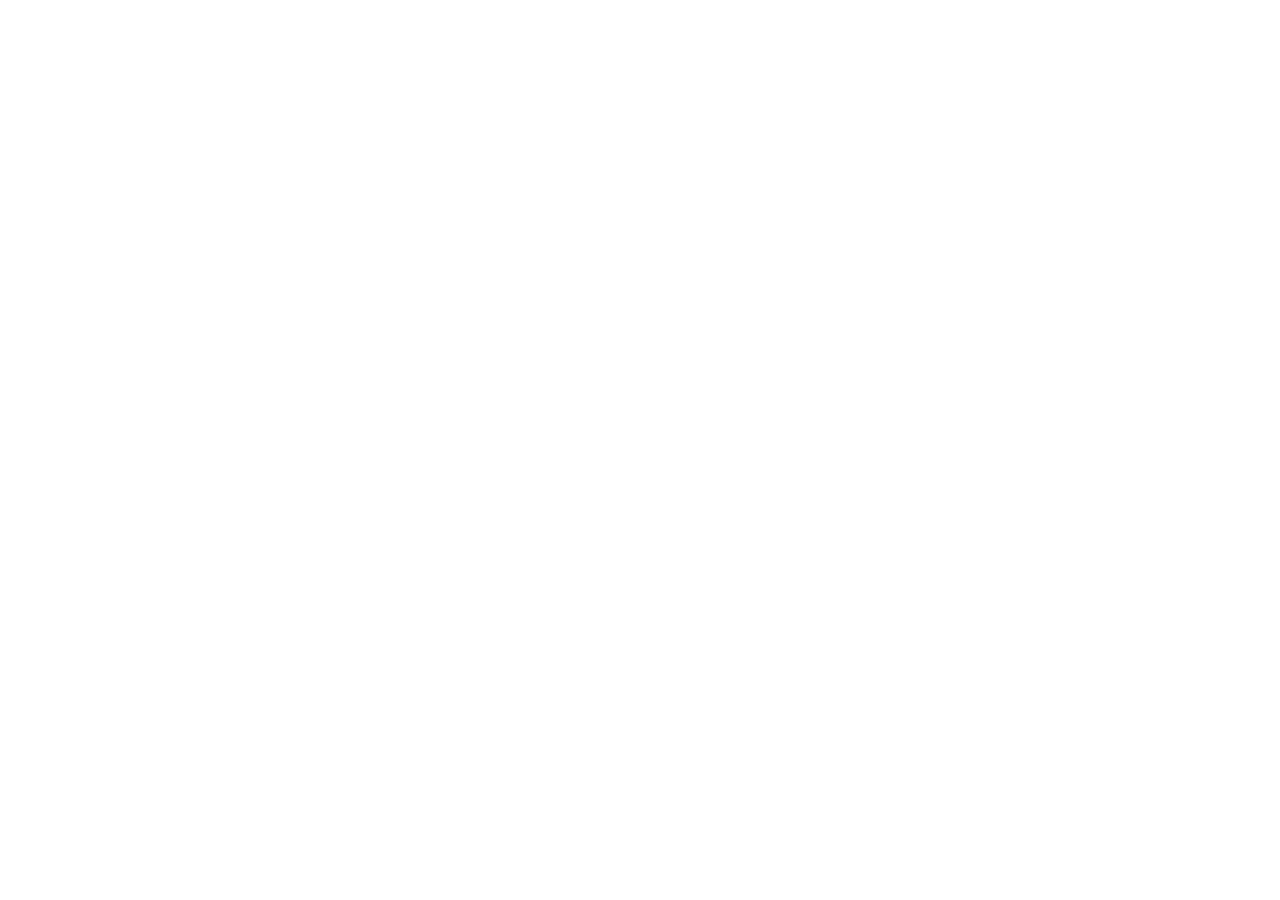
==== index.html @ af5e780b "Update" ====
<!DOCTYPE html>
<html lang="pt-br">
<head>
  <meta charset="UTF-8">
  <meta name="viewport" content="width=device-width, initial-scale=1.0">
  <link rel="icon" href="/favicon.png">
  <meta name="theme-color" content="#000000">
  <meta name="description" content="Web site created using create-react-app">
  <link rel="manifest" href="/manifest.json">
  <title>Abel's Portfolio :)</title>
  <meta name="description" content="Self Developed personal website build with React.js">
</head>
<body>
  <noscript>You need to enable JavaScript to run this app.</noscript>
  <div id="root"></div>
</body>
</html>
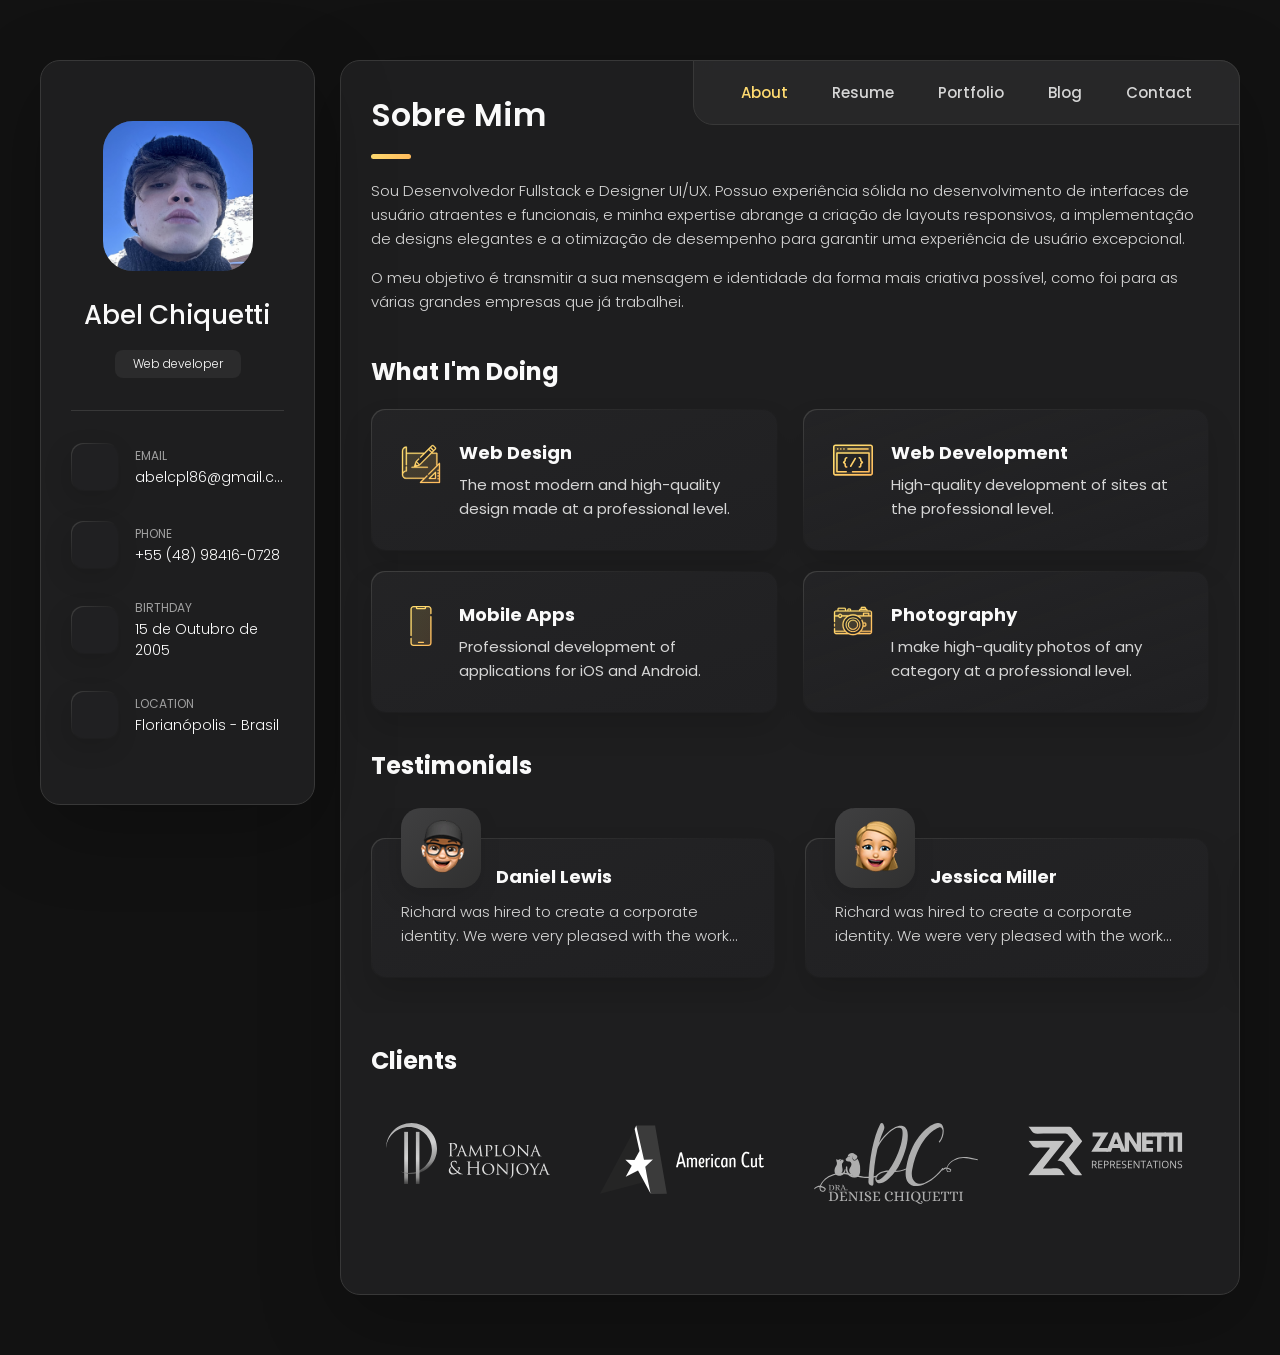
==== commit 10211d02: "Upload" ====
--- a/index.html
+++ b/index.html
@@ -1,17 +1,1160 @@
 <!DOCTYPE html>
 <html lang="pt-br">
+
 <head>
   <meta charset="UTF-8">
+  <meta http-equiv="X-UA-Compatible" content="IE=edge">
   <meta name="viewport" content="width=device-width, initial-scale=1.0">
-  <link rel="icon" href="/favicon.png">
-  <meta name="theme-color" content="#000000">
-  <meta name="description" content="Web site created using create-react-app">
-  <link rel="manifest" href="/manifest.json">
-  <title>Abel's Portfolio :)</title>
-  <meta name="description" content="Self Developed personal website build with React.js">
+  <title>Abel Chiquetti</title>
+
+  <!--
+    - favicon
+  -->
+  <link rel="shortcut icon" href="./assets/images/logo.ico" type="image/x-icon">
+
+  <!--
+    - custom css link
+  -->
+  <link rel="stylesheet" href="./assets/css/style.css">
+
+  <!--
+    - google font link
+  -->
+  <link rel="preconnect" href="https://fonts.googleapis.com">
+  <link rel="preconnect" href="https://fonts.gstatic.com" crossorigin>
+  <link href="https://fonts.googleapis.com/css2?family=Poppins:wght@300;400;500;600&display=swap" rel="stylesheet">
 </head>
+
 <body>
-  <noscript>You need to enable JavaScript to run this app.</noscript>
-  <div id="root"></div>
+
+  <!--
+    - #MAIN
+  -->
+
+  <main>
+
+    <!--
+      - #SIDEBAR
+    -->
+
+    <aside class="sidebar" data-sidebar>
+
+      <div class="sidebar-info">
+
+        <figure class="avatar-box">
+  <img src="./assets/images/my-avatar.png" alt="Abel Chiquetti" width="80" class="avatar-image">
+</figure>
+
+        <div class="info-content">
+          <h1 class="name" title="Abel Chiquetti">Abel Chiquetti</h1>
+
+          <p class="title">Web developer</p>
+        </div>
+
+        <button class="info_more-btn" data-sidebar-btn>
+          <span>Show Contacts</span>
+
+          <ion-icon name="chevron-down"></ion-icon>
+        </button>
+
+      </div>
+
+      <div class="sidebar-info_more">
+
+        <div class="separator"></div>
+
+        <ul class="contacts-list">
+
+          <li class="contact-item">
+
+            <div class="icon-box">
+              <ion-icon name="mail-outline"></ion-icon>
+            </div>
+
+            <div class="contact-info">
+              <p class="contact-title">Email</p>
+
+              <a href="mailto:abelcpl86@gmail.com" class="contact-link">abelcpl86@gmail.com</a>
+            </div>
+
+          </li>
+
+          <li class="contact-item">
+
+            <div class="icon-box">
+              <ion-icon name="phone-portrait-outline"></ion-icon>
+            </div>
+
+            <div class="contact-info">
+              <p class="contact-title">Phone</p>
+
+              <a href="tel:+12133522795" class="contact-link">+55 (48) 98416-0728</a>
+            </div>
+
+          </li>
+
+          <li class="contact-item">
+
+            <div class="icon-box">
+              <ion-icon name="calendar-outline"></ion-icon>
+            </div>
+
+            <div class="contact-info">
+              <p class="contact-title">Birthday</p>
+
+              <time datetime="1982-06-23">15 de Outubro de 2005</time>
+            </div>
+
+          </li>
+
+          <li class="contact-item">
+
+            <div class="icon-box">
+              <ion-icon name="location-outline"></ion-icon>
+            </div>
+
+            <div class="contact-info">
+              <p class="contact-title">Location</p>
+
+              <address>Florianópolis - Brasil</address>
+            </div>
+
+          </li>
+
+        </ul>
+
+        <div class="separator"></div>
+
+        <ul class="social-list">
+
+          <li class="social-item">
+            <a href="#" class="social-link">
+              <ion-icon name="logo-facebook"></ion-icon>
+            </a>
+          </li>
+
+          <li class="social-item">
+            <a href="#" class="social-link">
+              <ion-icon name="logo-twitter"></ion-icon>
+            </a>
+          </li>
+
+          <li class="social-item">
+            <a href="#" class="social-link">
+              <ion-icon name="logo-instagram"></ion-icon>
+            </a>
+          </li>
+
+        </ul>
+
+      </div>
+
+    </aside>
+
+
+
+
+
+    <!--
+      - #main-content
+    -->
+
+    <div class="main-content">
+
+      <!--
+        - #NAVBAR
+      -->
+
+      <nav class="navbar">
+
+        <ul class="navbar-list">
+
+          <li class="navbar-item">
+            <button class="navbar-link  active" data-nav-link>About</button>
+          </li>
+
+          <li class="navbar-item">
+            <button class="navbar-link" data-nav-link>Resume</button>
+          </li>
+
+          <li class="navbar-item">
+            <button class="navbar-link" data-nav-link>Portfolio</button>
+          </li>
+
+          <li class="navbar-item">
+            <button class="navbar-link" data-nav-link>Blog</button>
+          </li>
+
+          <li class="navbar-item">
+            <button class="navbar-link" data-nav-link>Contact</button>
+          </li>
+
+        </ul>
+
+      </nav>
+
+      <!--
+        - #ABOUT
+      -->
+
+      <article class="about  active" data-page="about">
+
+        <header>
+          <h2 class="h2 article-title">Sobre mim</h2>
+        </header>
+
+        <section class="about-text">
+          <p>Sou Desenvolvedor Fullstack e Designer UI/UX. Possuo experiência sólida no desenvolvimento de interfaces de usuário atraentes e funcionais, e minha expertise abrange a criação de layouts responsivos, a implementação de designs elegantes e a otimização de desempenho para garantir uma experiência de usuário excepcional.</p>
+
+          <p>O meu objetivo é transmitir a sua mensagem e identidade da forma mais criativa possível, como foi para as várias grandes empresas que já trabalhei.</p>
+        </section>
+
+
+        <!--
+          - service
+        -->
+
+        <section class="service">
+
+          <h3 class="h3 service-title">What i'm doing</h3>
+
+          <ul class="service-list">
+
+            <li class="service-item">
+
+              <div class="service-icon-box">
+                <img src="./assets/images/icon-design.svg
+                " alt="design icon" width="40">
+              </div>
+
+              <div class="service-content-box">
+                <h4 class="h4 service-item-title">Web design</h4>
+
+                <p class="service-item-text">
+                  The most modern and high-quality design made at a professional level.
+                </p>
+              </div>
+
+            </li>
+
+            <li class="service-item">
+
+              <div class="service-icon-box">
+                <img src="./assets/images/icon-dev.svg" alt="Web development icon" width="40">
+              </div>
+
+              <div class="service-content-box">
+                <h4 class="h4 service-item-title">Web development</h4>
+
+                <p class="service-item-text">
+                  High-quality development of sites at the professional level.
+                </p>
+              </div>
+
+            </li>
+
+            <li class="service-item">
+
+              <div class="service-icon-box">
+                <img src="./assets/images/icon-app.svg" alt="mobile app icon" width="40">
+              </div>
+
+              <div class="service-content-box">
+                <h4 class="h4 service-item-title">Mobile apps</h4>
+
+                <p class="service-item-text">
+                  Professional development of applications for iOS and Android.
+                </p>
+              </div>
+
+            </li>
+
+            <li class="service-item">
+
+              <div class="service-icon-box">
+                <img src="./assets/images/icon-photo.svg" alt="camera icon" width="40">
+              </div>
+
+              <div class="service-content-box">
+                <h4 class="h4 service-item-title">Photography</h4>
+
+                <p class="service-item-text">
+                  I make high-quality photos of any category at a professional level.
+                </p>
+              </div>
+
+            </li>
+
+          </ul>
+
+        </section>
+
+
+        <!--
+          - testimonials
+        -->
+
+        <section class="testimonials">
+
+          <h3 class="h3 testimonials-title">Testimonials</h3>
+
+          <ul class="testimonials-list has-scrollbar">
+
+            <li class="testimonials-item">
+              <div class="content-card" data-testimonials-item>
+
+                <figure class="testimonials-avatar-box">
+                  <img src="./assets/images/avatar-1.png" alt="Daniel lewis" width="60" data-testimonials-avatar>
+                </figure>
+
+                <h4 class="h4 testimonials-item-title" data-testimonials-title>Daniel lewis</h4>
+
+                <div class="testimonials-text" data-testimonials-text>
+                  <p>
+                    Richard was hired to create a corporate identity. We were very pleased with the work done. She has a
+                    lot of experience
+                    and is very concerned about the needs of client. Lorem ipsum dolor sit amet, ullamcous cididt
+                    consectetur adipiscing
+                    elit, seds do et eiusmod tempor incididunt ut laborels dolore magnarels alia.
+                  </p>
+                </div>
+
+              </div>
+            </li>
+
+            <li class="testimonials-item">
+              <div class="content-card" data-testimonials-item>
+
+                <figure class="testimonials-avatar-box">
+                  <img src="./assets/images/avatar-2.png" alt="Jessica miller" width="60" data-testimonials-avatar>
+                </figure>
+
+                <h4 class="h4 testimonials-item-title" data-testimonials-title>Jessica miller</h4>
+
+                <div class="testimonials-text" data-testimonials-text>
+                  <p>
+                    Richard was hired to create a corporate identity. We were very pleased with the work done. She has a
+                    lot of experience
+                    and is very concerned about the needs of client. Lorem ipsum dolor sit amet, ullamcous cididt
+                    consectetur adipiscing
+                    elit, seds do et eiusmod tempor incididunt ut laborels dolore magnarels alia.
+                  </p>
+                </div>
+
+              </div>
+            </li>
+
+            <li class="testimonials-item">
+              <div class="content-card" data-testimonials-item>
+
+                <figure class="testimonials-avatar-box">
+                  <img src="./assets/images/avatar-3.png" alt="Emily evans" width="60" data-testimonials-avatar>
+                </figure>
+
+                <h4 class="h4 testimonials-item-title" data-testimonials-title>Emily evans</h4>
+
+                <div class="testimonials-text" data-testimonials-text>
+                  <p>
+                    Richard was hired to create a corporate identity. We were very pleased with the work done. She has a
+                    lot of experience
+                    and is very concerned about the needs of client. Lorem ipsum dolor sit amet, ullamcous cididt
+                    consectetur adipiscing
+                    elit, seds do et eiusmod tempor incididunt ut laborels dolore magnarels alia.
+                  </p>
+                </div>
+
+              </div>
+            </li>
+
+            <li class="testimonials-item">
+              <div class="content-card" data-testimonials-item>
+
+                <figure class="testimonials-avatar-box">
+                  <img src="./assets/images/avatar-4.png" alt="Henry william" width="60" data-testimonials-avatar>
+                </figure>
+
+                <h4 class="h4 testimonials-item-title" data-testimonials-title>Henry william</h4>
+
+                <div class="testimonials-text" data-testimonials-text>
+                  <p>
+                    Richard was hired to create a corporate identity. We were very pleased with the work done. She has a
+                    lot of experience
+                    and is very concerned about the needs of client. Lorem ipsum dolor sit amet, ullamcous cididt
+                    consectetur adipiscing
+                    elit, seds do et eiusmod tempor incididunt ut laborels dolore magnarels alia.
+                  </p>
+                </div>
+
+              </div>
+            </li>
+
+          </ul>
+
+        </section>
+
+
+        <!--
+          - testimonials modal
+        -->
+
+        <div class="modal-container" data-modal-container>
+
+          <div class="overlay" data-overlay></div>
+
+          <section class="testimonials-modal">
+
+            <button class="modal-close-btn" data-modal-close-btn>
+              <ion-icon name="close-outline"></ion-icon>
+            </button>
+
+            <div class="modal-img-wrapper">
+              <figure class="modal-avatar-box">
+                <img src="./assets/images/avatar-1.png" alt="Daniel lewis" width="80" data-modal-img>
+              </figure>
+
+              <img src="./assets/images/icon-quote.svg" alt="quote icon">
+            </div>
+
+            <div class="modal-content">
+
+              <h4 class="h3 modal-title" data-modal-title>Daniel lewis</h4>
+
+              <time datetime="2021-06-14">14 June, 2021</time>
+
+              <div data-modal-text>
+                <p>
+                  Richard was hired to create a corporate identity. We were very pleased with the work done. She has a
+                  lot of experience
+                  and is very concerned about the needs of client. Lorem ipsum dolor sit amet, ullamcous cididt
+                  consectetur adipiscing
+                  elit, seds do et eiusmod tempor incididunt ut laborels dolore magnarels alia.
+                </p>
+              </div>
+
+            </div>
+
+          </section>
+
+        </div>
+
+
+        <!--
+          - clients
+        -->
+
+        <section class="clients">
+
+          <h3 class="h3 clients-title">Clients</h3>
+
+          <ul class="clients-list has-scrollbar">
+
+            <li class="clients-item">
+              <a href="#">
+                <img src="./assets/images/advocacia.svg" alt="client logo">
+              </a>
+            </li>
+
+            <li class="clients-item">
+              <a href="#">
+                <img src="./assets/images/americancut.svg" alt="client logo">
+              </a>
+            </li>
+
+            <li class="clients-item">
+              <a href="#">
+                <img src="./assets/images/denise.svg" alt="client logo">
+              </a>
+            </li>
+
+            <li class="clients-item">
+              <a href="#">
+                <img src="./assets/images/zanetti.svg" alt="client logo">
+              </a>
+            </li>
+
+            <li class="clients-item">
+              <a href="#">
+                <img src="./assets/images/colorstable.svg" alt="client logo">
+              </a>
+            </li>
+
+            <li class="clients-item">
+              <a href="#">
+                <img src="./assets/images/colorstable.svg" alt="client logo">
+              </a>
+            </li>
+
+          </ul>
+
+        </section>
+
+      </article>
+
+
+
+
+
+      <!--
+        - #RESUME
+      -->
+
+      <article class="resume" data-page="resume">
+
+        <header>
+          <h2 class="h2 article-title">Resume</h2>
+        </header>
+
+        <section class="timeline">
+
+          <div class="title-wrapper">
+            <div class="icon-box">
+              <ion-icon name="book-outline"></ion-icon>
+            </div>
+
+            <h3 class="h3">Education</h3>
+          </div>
+
+          <ol class="timeline-list">
+
+            <li class="timeline-item">
+
+              <h4 class="h4 timeline-item-title">University school of the arts</h4>
+
+              <span>2007 — 2008</span>
+
+              <p class="timeline-text">
+                Nemo enims ipsam voluptatem, blanditiis praesentium voluptum delenit atque corrupti, quos dolores et
+                quas molestias
+                exceptur.
+              </p>
+
+            </li>
+
+            <li class="timeline-item">
+
+              <h4 class="h4 timeline-item-title">New york academy of art</h4>
+
+              <span>2006 — 2007</span>
+
+              <p class="timeline-text">
+                Ratione voluptatem sequi nesciunt, facere quisquams facere menda ossimus, omnis voluptas assumenda est
+                omnis..
+              </p>
+
+            </li>
+
+            <li class="timeline-item">
+
+              <h4 class="h4 timeline-item-title">High school of art and design</h4>
+
+              <span>2002 — 2004</span>
+
+              <p class="timeline-text">
+                Duis aute irure dolor in reprehenderit in voluptate, quila voluptas mag odit aut fugit, sed consequuntur
+                magni dolores
+                eos.
+              </p>
+
+            </li>
+
+          </ol>
+
+        </section>
+
+        <section class="timeline">
+
+          <div class="title-wrapper">
+            <div class="icon-box">
+              <ion-icon name="book-outline"></ion-icon>
+            </div>
+
+            <h3 class="h3">Experience</h3>
+          </div>
+
+          <ol class="timeline-list">
+
+            <li class="timeline-item">
+
+              <h4 class="h4 timeline-item-title">Creative director</h4>
+
+              <span>2015 — Present</span>
+
+              <p class="timeline-text">
+                Nemo enim ipsam voluptatem blanditiis praesentium voluptum delenit atque corrupti, quos dolores et qvuas
+                molestias
+                exceptur.
+              </p>
+
+            </li>
+
+            <li class="timeline-item">
+
+              <h4 class="h4 timeline-item-title">Art director</h4>
+
+              <span>2013 — 2015</span>
+
+              <p class="timeline-text">
+                Nemo enims ipsam voluptatem, blanditiis praesentium voluptum delenit atque corrupti, quos dolores et
+                quas molestias
+                exceptur.
+              </p>
+
+            </li>
+
+            <li class="timeline-item">
+
+              <h4 class="h4 timeline-item-title">Web designer</h4>
+
+              <span>2010 — 2013</span>
+
+              <p class="timeline-text">
+                Nemo enims ipsam voluptatem, blanditiis praesentium voluptum delenit atque corrupti, quos dolores et
+                quas molestias
+                exceptur.
+              </p>
+
+            </li>
+
+          </ol>
+
+        </section>
+
+        <section class="skill">
+
+          <h3 class="h3 skills-title">My skills</h3>
+
+          <ul class="skills-list content-card">
+
+            <li class="skills-item">
+
+              <div class="title-wrapper">
+                <h5 class="h5">Web design</h5>
+                <data value="80">80%</data>
+              </div>
+
+              <div class="skill-progress-bg">
+                <div class="skill-progress-fill" style="width: 80%;"></div>
+              </div>
+
+            </li>
+
+            <li class="skills-item">
+
+              <div class="title-wrapper">
+                <h5 class="h5">Graphic design</h5>
+                <data value="70">70%</data>
+              </div>
+
+              <div class="skill-progress-bg">
+                <div class="skill-progress-fill" style="width: 70%;"></div>
+              </div>
+
+            </li>
+
+            <li class="skills-item">
+
+              <div class="title-wrapper">
+                <h5 class="h5">Branding</h5>
+                <data value="90">90%</data>
+              </div>
+
+              <div class="skill-progress-bg">
+                <div class="skill-progress-fill" style="width: 90%;"></div>
+              </div>
+
+            </li>
+
+            <li class="skills-item">
+
+              <div class="title-wrapper">
+                <h5 class="h5">WordPress</h5>
+                <data value="50">50%</data>
+              </div>
+
+              <div class="skill-progress-bg">
+                <div class="skill-progress-fill" style="width: 50%;"></div>
+              </div>
+
+            </li>
+
+          </ul>
+
+        </section>
+
+      </article>
+
+
+
+
+
+      <!--
+        - #PORTFOLIO
+      -->
+
+      <article class="portfolio" data-page="portfolio">
+
+        <header>
+          <h2 class="h2 article-title">Portfolio</h2>
+        </header>
+
+        <section class="projects">
+
+          <ul class="filter-list">
+
+            <li class="filter-item">
+              <button class="active" data-filter-btn>All</button>
+            </li>
+
+            <li class="filter-item">
+              <button data-filter-btn>Web design</button>
+            </li>
+
+            <li class="filter-item">
+              <button data-filter-btn>Applications</button>
+            </li>
+
+            <li class="filter-item">
+              <button data-filter-btn>Web development</button>
+            </li>
+
+          </ul>
+
+          <div class="filter-select-box">
+
+            <button class="filter-select" data-select>
+
+              <div class="select-value" data-selecct-value>Select category</div>
+
+              <div class="select-icon">
+                <ion-icon name="chevron-down"></ion-icon>
+              </div>
+
+            </button>
+
+            <ul class="select-list">
+
+              <li class="select-item">
+                <button data-select-item>All</button>
+              </li>
+
+              <li class="select-item">
+                <button data-select-item>Web design</button>
+              </li>
+
+              <li class="select-item">
+                <button data-select-item>Applications</button>
+              </li>
+
+              <li class="select-item">
+                <button data-select-item>Web development</button>
+              </li>
+
+            </ul>
+
+          </div>
+
+          <ul class="project-list">
+
+            <li class="project-item  active" data-filter-item data-category="web development">
+              <a href="#">
+
+                <figure class="project-img">
+                  <div class="project-item-icon-box">
+                    <ion-icon name="eye-outline"></ion-icon>
+                  </div>
+
+                  <img src="./assets/images/project-1.jpg" alt="finance" loading="lazy">
+                </figure>
+
+                <h3 class="project-title">Finance</h3>
+
+                <p class="project-category">Web development</p>
+
+              </a>
+            </li>
+
+            <li class="project-item  active" data-filter-item data-category="web development">
+              <a href="#">
+
+                <figure class="project-img">
+                  <div class="project-item-icon-box">
+                    <ion-icon name="eye-outline"></ion-icon>
+                  </div>
+
+                  <img src="./assets/images/project-2.png" alt="orizon" loading="lazy">
+                </figure>
+
+                <h3 class="project-title">Orizon</h3>
+
+                <p class="project-category">Web development</p>
+
+              </a>
+            </li>
+
+            <li class="project-item  active" data-filter-item data-category="web design">
+              <a href="#">
+
+                <figure class="project-img">
+                  <div class="project-item-icon-box">
+                    <ion-icon name="eye-outline"></ion-icon>
+                  </div>
+
+                  <img src="./assets/images/project-3.jpg" alt="fundo" loading="lazy">
+                </figure>
+
+                <h3 class="project-title">Fundo</h3>
+
+                <p class="project-category">Web design</p>
+
+              </a>
+            </li>
+
+            <li class="project-item  active" data-filter-item data-category="applications">
+              <a href="#">
+
+                <figure class="project-img">
+                  <div class="project-item-icon-box">
+                    <ion-icon name="eye-outline"></ion-icon>
+                  </div>
+
+                  <img src="./assets/images/project-4.png" alt="brawlhalla" loading="lazy">
+                </figure>
+
+                <h3 class="project-title">Brawlhalla</h3>
+
+                <p class="project-category">Applications</p>
+
+              </a>
+            </li>
+
+            <li class="project-item  active" data-filter-item data-category="web design">
+              <a href="#">
+
+                <figure class="project-img">
+                  <div class="project-item-icon-box">
+                    <ion-icon name="eye-outline"></ion-icon>
+                  </div>
+
+                  <img src="./assets/images/project-5.png" alt="dsm." loading="lazy">
+                </figure>
+
+                <h3 class="project-title">DSM.</h3>
+
+                <p class="project-category">Web design</p>
+
+              </a>
+            </li>
+
+            <li class="project-item  active" data-filter-item data-category="web design">
+              <a href="#">
+
+                <figure class="project-img">
+                  <div class="project-item-icon-box">
+                    <ion-icon name="eye-outline"></ion-icon>
+                  </div>
+
+                  <img src="./assets/images/project-6.png" alt="metaspark" loading="lazy">
+                </figure>
+
+                <h3 class="project-title">MetaSpark</h3>
+
+                <p class="project-category">Web design</p>
+
+              </a>
+            </li>
+
+            <li class="project-item  active" data-filter-item data-category="web development">
+              <a href="#">
+
+                <figure class="project-img">
+                  <div class="project-item-icon-box">
+                    <ion-icon name="eye-outline"></ion-icon>
+                  </div>
+
+                  <img src="./assets/images/project-7.png" alt="summary" loading="lazy">
+                </figure>
+
+                <h3 class="project-title">Summary</h3>
+
+                <p class="project-category">Web development</p>
+
+              </a>
+            </li>
+
+            <li class="project-item  active" data-filter-item data-category="applications">
+              <a href="#">
+
+                <figure class="project-img">
+                  <div class="project-item-icon-box">
+                    <ion-icon name="eye-outline"></ion-icon>
+                  </div>
+
+                  <img src="./assets/images/project-8.jpg" alt="task manager" loading="lazy">
+                </figure>
+
+                <h3 class="project-title">Task Manager</h3>
+
+                <p class="project-category">Applications</p>
+
+              </a>
+            </li>
+
+            <li class="project-item  active" data-filter-item data-category="web development">
+              <a href="#">
+
+                <figure class="project-img">
+                  <div class="project-item-icon-box">
+                    <ion-icon name="eye-outline"></ion-icon>
+                  </div>
+
+                  <img src="./assets/images/project-9.png" alt="arrival" loading="lazy">
+                </figure>
+
+                <h3 class="project-title">Arrival</h3>
+
+                <p class="project-category">Web development</p>
+
+              </a>
+            </li>
+
+          </ul>
+
+        </section>
+
+      </article>
+
+
+
+
+
+      <!--
+        - #BLOG
+      -->
+
+      <article class="blog" data-page="blog">
+
+        <header>
+          <h2 class="h2 article-title">Blog</h2>
+        </header>
+
+        <section class="blog-posts">
+
+          <ul class="blog-posts-list">
+
+            <li class="blog-post-item">
+              <a href="#">
+
+                <figure class="blog-banner-box">
+                  <img src="./assets/images/blog-1.jpg" alt="Design conferences in 2022" loading="lazy">
+                </figure>
+
+                <div class="blog-content">
+
+                  <div class="blog-meta">
+                    <p class="blog-category">Design</p>
+
+                    <span class="dot"></span>
+
+                    <time datetime="2022-02-23">Fab 23, 2022</time>
+                  </div>
+
+                  <h3 class="h3 blog-item-title">Design conferences in 2022</h3>
+
+                  <p class="blog-text">
+                    Veritatis et quasi architecto beatae vitae dicta sunt, explicabo.
+                  </p>
+
+                </div>
+
+              </a>
+            </li>
+
+            <li class="blog-post-item">
+              <a href="#">
+
+                <figure class="blog-banner-box">
+                  <img src="./assets/images/blog-2.jpg" alt="Best fonts every designer" loading="lazy">
+                </figure>
+
+                <div class="blog-content">
+
+                  <div class="blog-meta">
+                    <p class="blog-category">Design</p>
+
+                    <span class="dot"></span>
+
+                    <time datetime="2022-02-23">Fab 23, 2022</time>
+                  </div>
+
+                  <h3 class="h3 blog-item-title">Best fonts every designer</h3>
+
+                  <p class="blog-text">
+                    Sed ut perspiciatis, nam libero tempore, cum soluta nobis est eligendi.
+                  </p>
+
+                </div>
+
+              </a>
+            </li>
+
+            <li class="blog-post-item">
+              <a href="#">
+
+                <figure class="blog-banner-box">
+                  <img src="./assets/images/blog-3.jpg" alt="Design digest #80" loading="lazy">
+                </figure>
+
+                <div class="blog-content">
+
+                  <div class="blog-meta">
+                    <p class="blog-category">Design</p>
+
+                    <span class="dot"></span>
+
+                    <time datetime="2022-02-23">Fab 23, 2022</time>
+                  </div>
+
+                  <h3 class="h3 blog-item-title">Design digest #80</h3>
+
+                  <p class="blog-text">
+                    Excepteur sint occaecat cupidatat no proident, quis nostrum exercitationem ullam corporis suscipit.
+                  </p>
+
+                </div>
+
+              </a>
+            </li>
+
+            <li class="blog-post-item">
+              <a href="#">
+
+                <figure class="blog-banner-box">
+                  <img src="./assets/images/blog-4.jpg" alt="UI interactions of the week" loading="lazy">
+                </figure>
+
+                <div class="blog-content">
+
+                  <div class="blog-meta">
+                    <p class="blog-category">Design</p>
+
+                    <span class="dot"></span>
+
+                    <time datetime="2022-02-23">Fab 23, 2022</time>
+                  </div>
+
+                  <h3 class="h3 blog-item-title">UI interactions of the week</h3>
+
+                  <p class="blog-text">
+                    Enim ad minim veniam, consectetur adipiscing elit, quis nostrud exercitation ullamco laboris nisi.
+                  </p>
+
+                </div>
+
+              </a>
+            </li>
+
+            <li class="blog-post-item">
+              <a href="#">
+
+                <figure class="blog-banner-box">
+                  <img src="./assets/images/blog-5.jpg" alt="The forgotten art of spacing" loading="lazy">
+                </figure>
+
+                <div class="blog-content">
+
+                  <div class="blog-meta">
+                    <p class="blog-category">Design</p>
+
+                    <span class="dot"></span>
+
+                    <time datetime="2022-02-23">Fab 23, 2022</time>
+                  </div>
+
+                  <h3 class="h3 blog-item-title">The forgotten art of spacing</h3>
+
+                  <p class="blog-text">
+                    Maxime placeat, sed do eiusmod tempor incididunt ut labore et dolore magna aliqua.
+                  </p>
+
+                </div>
+
+              </a>
+            </li>
+
+            <li class="blog-post-item">
+              <a href="#">
+
+                <figure class="blog-banner-box">
+                  <img src="./assets/images/blog-6.jpg" alt="Design digest #79" loading="lazy">
+                </figure>
+
+                <div class="blog-content">
+
+                  <div class="blog-meta">
+                    <p class="blog-category">Design</p>
+
+                    <span class="dot"></span>
+
+                    <time datetime="2022-02-23">Fab 23, 2022</time>
+                  </div>
+
+                  <h3 class="h3 blog-item-title">Design digest #79</h3>
+
+                  <p class="blog-text">
+                    Optio cumque nihil impedit uo minus quod maxime placeat, velit esse cillum.
+                  </p>
+
+                </div>
+
+              </a>
+            </li>
+
+          </ul>
+
+        </section>
+
+      </article>
+
+
+
+
+
+      <!--
+        - #CONTACT
+      -->
+
+      <article class="contact" data-page="contact">
+
+        <header>
+          <h2 class="h2 article-title">Contact</h2>
+        </header>
+
+        <a href="https://wa.me/SeuNumero" class="whatsapp-button" target="_blank">
+          <img src="https://image.shutterstock.com/image-vector/whatsapp-icon-260nw-1857221766.jpg" alt="WhatsApp" class="whatsapp-icon">
+          Fale conosco no WhatsApp
+      </a>
+      </article>
+
+    </div>
+
+  </main>
+
+
+
+
+
+
+  <!--
+    - custom js link
+  -->
+  <script src="./assets/js/script.js"></script>
+
+  <!--
+    - ionicon link
+  -->
+  <script type="module" src="https://unpkg.com/ionicons@5.5.2/dist/ionicons/ionicons.esm.js"></script>
+  <script nomodule src="https://unpkg.com/ionicons@5.5.2/dist/ionicons/ionicons.js"></script>
+
 </body>
+
 </html>
--- a/assets/css/style.css
+++ b/assets/css/style.css
@@ -0,0 +1,1911 @@
+/*-----------------------------------*\
+  #style.css
+\*-----------------------------------*/
+
+
+/**
+ * copyright 2022 @codewithsadee
+ */
+
+
+
+
+
+/*-----------------------------------*\
+  #CUSTOM PROPERTY
+\*-----------------------------------*/
+
+:root {
+
+  /**
+   * colors
+   */
+
+  /* gradient */
+
+  --bg-gradient-onyx: linear-gradient(
+    to bottom right, 
+    hsl(240, 1%, 25%) 3%, 
+    hsl(0, 0%, 19%) 97%
+  );
+  --bg-gradient-jet: linear-gradient(
+    to bottom right, 
+    hsla(240, 1%, 18%, 0.251) 0%, 
+    hsla(240, 2%, 11%, 0) 100%
+  ), hsl(240, 2%, 13%);
+  --bg-gradient-yellow-1: linear-gradient(
+    to bottom right, 
+    hsl(45, 100%, 71%) 0%, 
+    hsla(36, 100%, 69%, 0) 50%
+  );
+  --bg-gradient-yellow-2: linear-gradient(
+    135deg, 
+    hsla(45, 100%, 71%, 0.251) 0%, 
+    hsla(35, 100%, 68%, 0) 59.86%
+  ), hsl(240, 2%, 13%);
+  --border-gradient-onyx: linear-gradient(
+    to bottom right, 
+    hsl(0, 0%, 25%) 0%, 
+    hsla(0, 0%, 25%, 0) 50%
+  );
+  --text-gradient-yellow: linear-gradient(
+    to right, 
+    hsl(45, 100%, 72%), 
+    hsl(35, 100%, 68%)
+  );
+
+  /* solid */
+
+  --jet: hsl(0, 0%, 22%);
+  --onyx: hsl(240, 1%, 17%);
+  --eerie-black-1: hsl(240, 2%, 13%);
+  --eerie-black-2: hsl(240, 2%, 12%);
+  --smoky-black: hsl(0, 0%, 7%);
+  --white-1: hsl(0, 0%, 100%);
+  --white-2: hsl(0, 0%, 98%);
+  --orange-yellow-crayola: hsl(45, 100%, 72%);
+  --vegas-gold: hsl(45, 54%, 58%);
+  --light-gray: hsl(0, 0%, 84%);
+  --light-gray-70: hsla(0, 0%, 84%, 0.7);
+  --bittersweet-shimmer: hsl(0, 43%, 51%);
+
+  /**
+   * typography
+   */
+
+  /* font-family */
+  --ff-poppins: 'Poppins', sans-serif;
+
+  /* font-size */
+  --fs-1: 24px;
+  --fs-2: 18px;
+  --fs-3: 17px;
+  --fs-4: 16px;
+  --fs-5: 15px;
+  --fs-6: 14px;
+  --fs-7: 13px;
+  --fs-8: 11px;
+
+  /* font-weight */
+  --fw-300: 300;
+  --fw-400: 400;
+  --fw-500: 500;
+  --fw-600: 600;
+
+  /**
+   * shadow
+   */
+  
+  --shadow-1: -4px 8px 24px hsla(0, 0%, 0%, 0.25);
+  --shadow-2: 0 16px 30px hsla(0, 0%, 0%, 0.25);
+  --shadow-3: 0 16px 40px hsla(0, 0%, 0%, 0.25);
+  --shadow-4: 0 25px 50px hsla(0, 0%, 0%, 0.15);
+  --shadow-5: 0 24px 80px hsla(0, 0%, 0%, 0.25);
+
+  /**
+   * transition
+   */
+
+  --transition-1: 0.25s ease;
+  --transition-2: 0.5s ease-in-out;
+
+}
+
+
+
+
+
+/*-----------------------------------*\
+  #RESET
+\*-----------------------------------*/
+
+*, *::before, *::after {
+  margin: 0;
+  padding: 0;
+  box-sizing: border-box;
+}
+
+a { text-decoration: none; }
+
+li { list-style: none; }
+
+img, ion-icon, a, button, time, span { display: block; }
+
+button {
+  font: inherit;
+  background: none;
+  border: none;
+  text-align: left;
+  cursor: pointer;
+}
+
+input, textarea {
+  display: block;
+  width: 100%;
+  background: none;
+  font: inherit;
+}
+
+::selection {
+  background: var(--orange-yellow-crayola);
+  color: var(--smoky-black);
+}
+
+:focus { outline-color: var(--orange-yellow-crayola); }
+
+html { font-family: var(--ff-poppins); }
+
+body { background: var(--smoky-black); }
+
+
+
+
+
+/*-----------------------------------*\
+  #REUSED STYLE
+\*-----------------------------------*/
+
+.sidebar,
+article {
+  background: var(--eerie-black-2);
+  border: 1px solid var(--jet);
+  border-radius: 20px;
+  padding: 15px;
+  box-shadow: var(--shadow-1);
+  z-index: 1;
+}
+
+.separator {
+  width: 100%;
+  height: 1px;
+  background: var(--jet);
+  margin: 16px 0;
+}
+
+.icon-box {
+  position: relative;
+  background: var(--border-gradient-onyx);
+  width: 30px;
+  height: 30px;
+  border-radius: 8px;
+  display: flex;
+  justify-content: center;
+  align-items: center;
+  font-size: 16px;
+  color: var(--orange-yellow-crayola);
+  box-shadow: var(--shadow-1);
+  z-index: 1;
+}
+
+.icon-box::before {
+  content: "";
+  position: absolute;
+  inset: 1px;
+  background: var(--eerie-black-1);
+  border-radius: inherit;
+  z-index: -1;
+}
+
+.icon-box ion-icon { --ionicon-stroke-width: 35px; }
+
+article { display: none; }
+
+article.active {
+  display: block;
+  animation: fade 0.5s ease backwards;
+}
+
+@keyframes fade {
+  0% { opacity: 0; }
+  100% { opacity: 1; }
+}
+
+.h2,
+.h3,
+.h4,
+.h5 {
+  color: var(--white-2);
+  text-transform: capitalize;
+}
+
+.h2 { font-size: var(--fs-1); }
+
+.h3 { font-size: var(--fs-2); }
+
+.h4 { font-size: var(--fs-4); }
+
+.h5 {
+  font-size: var(--fs-7);
+  font-weight: var(--fw-500);
+}
+
+.article-title {
+  position: relative;
+  padding-bottom: 7px;
+}
+
+.article-title::after {
+  content: "";
+  position: absolute;
+  bottom: 0;
+  left: 0;
+  width: 30px;
+  height: 3px;
+  background: var(--text-gradient-yellow);
+  border-radius: 3px;
+}
+
+.has-scrollbar::-webkit-scrollbar {
+  width: 5px; /* for vertical scrollbar */
+  height: 5px; /* for horizontal scrollbar */
+}
+
+.has-scrollbar::-webkit-scrollbar-track {
+  background: var(--onyx);
+  border-radius: 5px;
+}
+
+.has-scrollbar::-webkit-scrollbar-thumb {
+  background: var(--orange-yellow-crayola);
+  border-radius: 5px;
+}
+
+.has-scrollbar::-webkit-scrollbar-button { width: 20px; }
+
+.content-card {
+  position: relative;
+  background: var(--border-gradient-onyx);
+  padding: 15px;
+  padding-top: 45px;
+  border-radius: 14px;
+  box-shadow: var(--shadow-2);
+  cursor: pointer;
+  z-index: 1;
+}
+
+.content-card::before {
+  content: "";
+  position: absolute;
+  inset: 1px;
+  background: var(--bg-gradient-jet);
+  border-radius: inherit;
+  z-index: -1;
+}
+
+
+
+
+
+/*-----------------------------------*\
+  #MAIN
+\*-----------------------------------*/
+
+main {
+  margin: 15px 12px;
+  margin-bottom: 75px;
+  min-width: 259px;
+}
+
+
+
+
+
+/*-----------------------------------*\
+  #SIDEBAR
+\*-----------------------------------*/
+
+.sidebar {
+  margin-bottom: 15px;
+  max-height: 112px;
+  overflow: hidden;
+  transition: var(--transition-2);
+}
+
+.sidebar.active { max-height: 405px; }
+
+.sidebar-info {
+  position: relative;
+  display: flex;
+  justify-content: flex-start;
+  align-items: center;
+  gap: 15px;
+}
+
+.avatar-box {
+  background: var(--bg-gradient-onyx);
+  border-radius: 20px;
+}
+
+.avatar-image{
+border-radius: 20%;
+}
+
+.info-content .name {
+  color: var(--white-2);
+  font-size: var(--fs-3);
+  font-weight: var(--fw-500);
+  letter-spacing: -0.25px;
+  margin-bottom: 10px;
+}
+
+.info-content .title {
+  color: var(--white-1);
+  background: var(--onyx);
+  font-size: var(--fs-8);
+  font-weight: var(--fw-300);
+  width: max-content;
+  padding: 3px 12px;
+  border-radius: 8px;
+}
+
+.info_more-btn {
+  position: absolute;
+  top: -15px;
+  right: -15px;
+  border-radius: 0 15px;
+  font-size: 13px;
+  color: var(--orange-yellow-crayola);
+  background: var(--border-gradient-onyx);
+  padding: 10px;
+  box-shadow: var(--shadow-2);
+  transition: var(--transition-1);
+  z-index: 1;
+}
+
+.info_more-btn::before {
+  content: "";
+  position: absolute;
+  inset: 1px;
+  border-radius: inherit;
+  background: var(--bg-gradient-jet);
+  transition: var(--transition-1);
+  z-index: -1;
+}
+
+.info_more-btn:hover,
+.info_more-btn:focus { background: var(--bg-gradient-yellow-1); }
+
+.info_more-btn:hover::before,
+.info_more-btn:focus::before { background: var(--bg-gradient-yellow-2); }
+
+.info_more-btn span { display: none; }
+
+.sidebar-info_more {
+  opacity: 0;
+  visibility: hidden;
+  transition: var(--transition-2);
+}
+
+.sidebar.active .sidebar-info_more {
+  opacity: 1;
+  visibility: visible;
+}
+
+.contacts-list {
+  display: grid;
+  grid-template-columns: 1fr;
+  gap: 16px;
+}
+
+.contact-item {
+  min-width: 100%;
+  display: flex;
+  align-items: center;
+  gap: 16px;
+}
+
+.contact-info {
+  max-width: calc(100% - 46px);
+  width: calc(100% - 46px);
+}
+
+.contact-title {
+  color: var(--light-gray-70);
+  font-size: var(--fs-8);
+  text-transform: uppercase;
+  margin-bottom: 2px;
+}
+
+.contact-info :is(.contact-link, time, address) {
+  color: var(--white-2);
+  font-size: var(--fs-7);
+}
+
+.contact-info address { font-style: normal; }
+
+.social-list {
+  display: flex;
+  justify-content: flex-start;
+  align-items: center;
+  gap: 15px;
+  padding-bottom: 4px;
+  padding-left: 7px;
+}
+
+.social-item .social-link {
+  color: var(--light-gray-70);
+  font-size: 18px;
+}
+
+
+.social-item .social-link:hover { color: var(--light-gray); }
+
+
+
+
+
+/*-----------------------------------*\
+  #NAVBAR
+\*-----------------------------------*/
+
+.navbar {
+  position: fixed;
+  bottom: 0;
+  left: 0;
+  width: 100%;
+  background: hsla(240, 1%, 17%, 0.75);
+  backdrop-filter: blur(10px);
+  border: 1px solid var(--jet);
+  border-radius: 12px 12px 0 0;
+  box-shadow: var(--shadow-2);
+  z-index: 5;
+}
+
+.navbar-list {
+  display: flex;
+  flex-wrap: wrap;
+  justify-content: center;
+  align-items: center;
+  padding: 0 10px;
+}
+
+.navbar-link {
+  color: var(--light-gray);
+  font-size: var(--fs-8);
+  padding: 20px 7px;
+  transition: color var(--transition-1);
+}
+
+.navbar-link:hover,
+.navbar-link:focus { color: var(--light-gray-70); }
+
+.navbar-link.active { color: var(--orange-yellow-crayola); }
+
+
+
+
+
+/*-----------------------------------*\
+  #ABOUT
+\*-----------------------------------*/
+
+.about .article-title { margin-bottom: 15px; }
+
+.about-text {
+  color: var(--light-gray);
+  font-size: var(--fs-6);
+  font-weight: var(--fw-300);
+  line-height: 1.6;
+}
+
+.about-text p { margin-bottom: 15px; }
+
+
+
+/**
+ * #service 
+ */
+
+.service { margin-bottom: 35px; }
+
+.service-title { margin-bottom: 20px; }
+
+.service-list {
+  display: grid;
+  grid-template-columns: 1fr;
+  gap: 20px;
+}
+
+.service-item {
+  position: relative;
+  background: var(--border-gradient-onyx);
+  padding: 20px;
+  border-radius: 14px;
+  box-shadow: var(--shadow-2);
+  z-index: 1;
+}
+
+.service-item::before {
+  content: "";
+  position: absolute;
+  inset: 1px;
+  background: var(--bg-gradient-jet);
+  border-radius: inherit;
+  z-index: -1;
+}
+
+.service-icon-box { margin-bottom: 10px; }
+
+.service-icon-box img { margin: auto; }
+
+.service-content-box { text-align: center; }
+
+.service-item-title { margin-bottom: 7px; }
+
+.service-item-text {
+  color: var(--light-gray);
+  font-size: var(--fs-6);
+  font-weight: var(--fw-3);
+  line-height: 1.6;
+}
+
+
+/**
+ * #testimonials 
+ */
+
+.testimonials { margin-bottom: 30px; }
+
+.testimonials-title { margin-bottom: 20px; }
+
+.testimonials-list {
+  display: flex;
+  justify-content: flex-start;
+  align-items: flex-start;
+  gap: 15px;
+  margin: 0 -15px;
+  padding: 25px 15px;
+  padding-bottom: 35px;
+  overflow-x: auto;
+  scroll-behavior: smooth;
+  overscroll-behavior-inline: contain;
+  scroll-snap-type: inline mandatory;
+}
+
+.testimonials-item {
+  min-width: 100%;
+  scroll-snap-align: center;
+}
+
+.testimonials-avatar-box {
+  position: absolute;
+  top: 0;
+  left: 0;
+  transform: translate(15px, -25px);
+  background: var(--bg-gradient-onyx);
+  border-radius: 14px;
+  box-shadow: var(--shadow-1);
+}
+
+.testimonials-item-title { margin-bottom: 7px; }
+
+.testimonials-text {
+  color: var(--light-gray);
+  font-size: var(--fs-6);
+  font-weight: var(--fw-300);
+  line-height: 1.6;
+  display: -webkit-box;
+  line-clamp: 4;
+  -webkit-line-clamp: 4;
+  -webkit-box-orient: vertical;
+  overflow: hidden;
+}
+
+
+/**
+ * #testimonials-modal
+ */
+
+.modal-container {
+  position: fixed;
+  top: 0;
+  left: 0;
+  width: 100%;
+  height: 100%;
+  display: flex;
+  justify-content: center;
+  align-items: center;
+  overflow-y: auto;
+  overscroll-behavior: contain;
+  z-index: 20;
+  pointer-events: none;
+  visibility: hidden;
+}
+
+.modal-container::-webkit-scrollbar { display: none; }
+
+.modal-container.active {
+  pointer-events: all;
+  visibility: visible;
+}
+
+.overlay {
+  position: fixed;
+  top: 0;
+  left: 0;
+  width: 100%;
+  height: 100vh;
+  background: hsl(0, 0%, 5%);
+  opacity: 0;
+  visibility: hidden;
+  pointer-events: none;
+  z-index: 1;
+  transition: var(--transition-1);
+}
+
+.overlay.active {
+  opacity: 0.8;
+  visibility: visible;
+  pointer-events: all;
+}
+
+.testimonials-modal {
+  background: var(--eerie-black-2);
+  position: relative;
+  padding: 15px;
+  margin: 15px 12px;
+  border: 1px solid var(--jet);
+  border-radius: 14px;
+  box-shadow: var(--shadow-5);
+  transform: scale(1.2);
+  opacity: 0;
+  transition: var(--transition-1);
+  z-index: 2;
+}
+
+.modal-container.active .testimonials-modal {
+  transform: scale(1);
+  opacity: 1;
+}
+
+.modal-close-btn {
+  position: absolute;
+  top: 15px;
+  right: 15px;
+  background: var(--onyx);
+  border-radius: 8px;
+  width: 32px;
+  height: 32px;
+  display: flex;
+  justify-content: center;
+  align-items: center;
+  color: var(--white-2);
+  font-size: 18px;
+  opacity: 0.7;
+}
+
+.modal-close-btn:hover,
+.modal-close-btn:focus { opacity: 1; }
+
+.modal-close-btn ion-icon { --ionicon-stroke-width: 50px; }
+
+.modal-avatar-box {
+  background: var(--bg-gradient-onyx);
+  width: max-content;
+  border-radius: 14px;
+  margin-bottom: 15px;
+  box-shadow: var(--shadow-2);
+}
+
+.modal-img-wrapper > img { display: none; }
+
+.modal-title { margin-bottom: 4px; }
+
+.modal-content time {
+  font-size: var(--fs-6);
+  color: var(--light-gray-70);
+  font-weight: var(--fw-300);
+  margin-bottom: 10px;
+}
+
+.modal-content p {
+  color: var(--light-gray);
+  font-size: var(--fs-6);
+  font-weight: var(--fw-300);
+  line-height: 1.6;
+}
+
+
+/**
+ * #clients 
+ */
+
+.clients { margin-bottom: 15px; }
+
+.clients-list {
+  display: flex;
+  justify-content: flex-start;
+  align-items: flex-start;
+  gap: 15px;
+  margin: 0 -15px;
+  padding: 25px;
+  padding-bottom: 25px;
+  overflow-x: auto;
+  scroll-behavior: smooth;
+  overscroll-behavior-inline: contain;
+  scroll-snap-type: inline mandatory;
+  scroll-padding-inline: 25px;
+}
+
+.clients-item {
+  min-width: 50%;
+  scroll-snap-align: start;
+}
+
+.clients-item img {
+  width: 100%;
+  filter: grayscale(1);
+  transition: var(--transition-1);
+}
+
+.clients-item img:hover { filter: grayscale(0); }
+
+
+
+
+
+/*-----------------------------------*\
+  #RESUME
+\*-----------------------------------*/
+
+.article-title { margin-bottom: 30px; }
+
+
+/**
+ * education and experience 
+ */
+
+.timeline { margin-bottom: 30px; }
+
+.timeline .title-wrapper {
+  display: flex;
+  align-items: center;
+  gap: 15px;
+  margin-bottom: 25px;
+}
+
+.timeline-list {
+  font-size: var(--fs-6);
+  margin-left: 45px;
+}
+
+.timeline-item { position: relative; }
+
+.timeline-item:not(:last-child) { margin-bottom: 20px; }
+
+.timeline-item-title {
+  font-size: var(--fs-6);
+  line-height: 1.3;
+  margin-bottom: 7px;
+}
+
+.timeline-list span {
+  color: var(--vegas-gold);
+  font-weight: var(--fw-400);
+  line-height: 1.6;
+}
+
+.timeline-item:not(:last-child)::before {
+  content: "";
+  position: absolute;
+  top: -25px;
+  left: -30px;
+  width: 1px;
+  height: calc(100% + 50px);
+  background: var(--jet);
+}
+
+.timeline-item::after {
+  content: "";
+  position: absolute;
+  top: 5px;
+  left: -33px;
+  height: 6px;
+  width: 6px;
+  background: var(--text-gradient-yellow);
+  border-radius: 50%;
+  box-shadow: 0 0 0 4px var(--jet);
+}
+
+.timeline-text {
+  color: var(--light-gray);
+  font-weight: var(--fw-300);
+  line-height: 1.6;
+}
+
+
+/**
+ * skills 
+ */
+
+.skills-title { margin-bottom: 20px; }
+
+.skills-list { padding: 20px; }
+
+
+.skills-item:not(:last-child) { margin-bottom: 15px; }
+
+.skill .title-wrapper {
+  display: flex;
+  align-items: center;
+  gap: 5px;
+  margin-bottom: 8px;
+}
+
+.skill .title-wrapper data {
+  color: var(--light-gray);
+  font-size: var(--fs-7);
+  font-weight: var(--fw-300);
+}
+
+.skill-progress-bg {
+  background: var(--jet);
+  width: 100%;
+  height: 8px;
+  border-radius: 10px;
+}
+
+.skill-progress-fill {
+  background: var(--text-gradient-yellow);
+  height: 100%;
+  border-radius: inherit;
+}
+
+
+
+
+
+/*-----------------------------------*\
+  #PORTFOLIO
+\*-----------------------------------*/
+
+.filter-list { display: none; }
+
+.filter-select-box {
+  position: relative;
+  margin-bottom: 25px;
+}
+
+.filter-select {
+  background: var(--eerie-black-2);
+  color: var(--light-gray);
+  display: flex;
+  justify-content: space-between;
+  align-items: center;
+  width: 100%;
+  padding: 12px 16px;
+  border: 1px solid var(--jet);
+  border-radius: 14px;
+  font-size: var(--fs-6);
+  font-weight: var(--fw-300);
+}
+
+.filter-select.active .select-icon { transform: rotate(0.5turn); }
+
+.select-list {
+  background: var(--eerie-black-2);
+  position: absolute;
+  top: calc(100% + 6px);
+  width: 100%;
+  padding: 6px;
+  border: 1px solid var(--jet);
+  border-radius: 14px;
+  z-index: 2;
+  opacity: 0;
+  visibility: hidden;
+  pointer-events: none;
+  transition: 0.15s ease-in-out;
+}
+
+.filter-select.active + .select-list {
+  opacity: 1;
+  visibility: visible;
+  pointer-events: all;
+}
+
+.select-item button {
+  background: var(--eerie-black-2);
+  color: var(--light-gray);
+  font-size: var(--fs-6);
+  font-weight: var(--fw-300);
+  text-transform: capitalize;
+  width: 100%;
+  padding: 8px 10px;
+  border-radius: 8px;
+}
+
+.select-item button:hover { --eerie-black-2: hsl(240, 2%, 20%); }
+
+.project-list {
+  display: grid;
+  grid-template-columns: 1fr;
+  gap: 30px;
+  margin-bottom: 10px;
+}
+
+.project-item { display: none; }
+
+.project-item.active {
+  display: block;
+  animation: scaleUp 0.25s ease forwards;
+}
+
+@keyframes scaleUp {
+  0% { transform: scale(0.5); }
+  100% { transform: scale(1); }
+}
+
+.project-item > a { width: 100%; }
+
+.project-img {
+  position: relative;
+  width: 100%;
+  height: 200px;
+  border-radius: 16px;
+  overflow: hidden;
+  margin-bottom: 15px;
+}
+
+.project-img::before {
+  content: "";
+  position: absolute;
+  top: 0;
+  left: 0;
+  width: 100%;
+  height: 100%;
+  background: transparent;
+  z-index: 1;
+  transition: var(--transition-1);
+}
+
+.project-item > a:hover .project-img::before { background: hsla(0, 0%, 0%, 0.5); }
+
+.project-item-icon-box {
+  --scale: 0.8;
+
+  background: var(--jet);
+  color: var(--orange-yellow-crayola);
+  position: absolute;
+  top: 50%;
+  left: 50%;
+  transform: translate(-50%, -50%) scale(var(--scale));
+  font-size: 20px;
+  padding: 18px;
+  border-radius: 12px;
+  opacity: 0;
+  z-index: 1;
+  transition: var(--transition-1);
+}
+
+.project-item > a:hover .project-item-icon-box {
+  --scale: 1;
+  opacity: 1;
+}
+
+.project-item-icon-box ion-icon { --ionicon-stroke-width: 50px; }
+
+.project-img img {
+  width: 100%;
+  height: 100%;
+  object-fit: cover;
+  transition: var(--transition-1);
+}
+
+.project-item > a:hover img { transform: scale(1.1); }
+
+.project-title,
+.project-category { margin-left: 10px; }
+
+.project-title {
+  color: var(--white-2);
+  font-size: var(--fs-5);
+  font-weight: var(--fw-400);
+  text-transform: capitalize;
+  line-height: 1.3;
+}
+
+.project-category {
+  color: var(--light-gray-70);
+  font-size: var(--fs-6);
+  font-weight: var(--fw-300);
+}
+
+
+
+
+
+/*-----------------------------------*\
+  #BLOG
+\*-----------------------------------*/
+
+.blog-posts { margin-bottom: 10px; }
+
+.blog-posts-list {
+  display: grid;
+  grid-template-columns: 1fr;
+  gap: 20px;
+}
+
+.blog-post-item > a {
+  position: relative;
+  background: var(--border-gradient-onyx);
+  height: 100%;
+  box-shadow: var(--shadow-4);
+  border-radius: 16px;
+  z-index: 1;
+}
+
+.blog-post-item > a::before {
+  content: "";
+  position: absolute;
+  inset: 1px;
+  border-radius: inherit;
+  background: var(--eerie-black-1);
+  z-index: -1;
+}
+
+.blog-banner-box {
+  width: 100%;
+  height: 200px;
+  border-radius: 12px;
+  overflow: hidden;
+}
+
+.blog-banner-box img {
+  width: 100%;
+  height: 100%;
+  object-fit: cover;
+  transition: var(--transition-1);
+}
+
+.blog-post-item > a:hover .blog-banner-box img { transform: scale(1.1); }
+
+.blog-content { padding: 15px; }
+
+.blog-meta {
+  display: flex;
+  justify-content: flex-start;
+  align-items: center;
+  gap: 7px;
+  margin-bottom: 10px;
+}
+
+.blog-meta :is(.blog-category, time) {
+  color: var(--light-gray-70);
+  font-size: var(--fs-6);
+  font-weight: var(--fw-300);
+}
+
+.blog-meta .dot {
+  background: var(--light-gray-70);
+  width: 4px;
+  height: 4px;
+  border-radius: 4px;
+}
+
+.blog-item-title {
+  margin-bottom: 10px;
+  line-height: 1.3;
+  transition: var(--transition-1);
+}
+
+.blog-post-item > a:hover .blog-item-title { color: var(--orange-yellow-crayola); }
+
+.blog-text {
+  color: var(--light-gray);
+  font-size: var(--fs-6);
+  font-weight: var(--fw-300);
+  line-height: 1.6;
+}
+
+
+
+
+
+/*-----------------------------------*\
+  #CONTACT
+\*-----------------------------------*/
+
+.mapbox {
+  position: relative;
+  height: 250px;
+  width: 100%;
+  border-radius: 16px;
+  margin-bottom: 30px;
+  border: 1px solid var(--jet);
+  overflow: hidden;
+}
+
+.mapbox figure { height: 100%; }
+
+.mapbox iframe {
+  width: 100%;
+  height: 100%;
+  border: none;
+  filter: grayscale(1) invert(1);
+}
+
+.contact-form { margin-bottom: 10px; }
+
+.form-title { margin-bottom: 20px; }
+
+.input-wrapper {
+  display: grid;
+  grid-template-columns: 1fr;
+  gap: 25px;
+  margin-bottom: 25px;
+}
+
+.form-input {
+  color: var(--white-2);
+  font-size: var(--fs-6);
+  font-weight: var(--fw-400);
+  padding: 13px 20px;
+  border: 1px solid var(--jet);
+  border-radius: 14px;
+  outline: none;
+}
+
+.form-input::placeholder { font-weight: var(--fw-500); }
+
+.form-input:focus { border-color: var(--orange-yellow-crayola); }
+
+textarea.form-input {
+  min-height: 100px;
+  height: 120px;
+  max-height: 200px;
+  resize: vertical;
+  margin-bottom: 25px;
+}
+
+textarea.form-input::-webkit-resizer { display: none; }
+
+.form-input:focus:invalid { border-color: var(--bittersweet-shimmer); }
+
+.form-btn {
+  position: relative;
+  width: 100%;
+  background: var(--border-gradient-onyx);
+  color: var(--orange-yellow-crayola);
+  display: flex;
+  justify-content: center;
+  align-items: center;
+  gap: 10px;
+  padding: 13px 20px;
+  border-radius: 14px;
+  font-size: var(--fs-6);
+  text-transform: capitalize;
+  box-shadow: var(--shadow-3);
+  z-index: 1;
+  transition: var(--transition-1);
+}
+
+.form-btn::before {
+  content: "";
+  position: absolute;
+  inset: 1px;
+  background: var(--bg-gradient-jet);
+  border-radius: inherit;
+  z-index: -1;
+  transition: var(--transition-1);
+}
+
+.form-btn ion-icon { font-size: 16px; }
+
+.form-btn:hover { background: var(--bg-gradient-yellow-1); }
+
+.form-btn:hover::before { background: var(--bg-gradient-yellow-2); }
+
+.form-btn:disabled {
+  opacity: 0.7;
+  cursor: not-allowed;
+}
+
+.form-btn:disabled:hover { background: var(--border-gradient-onyx); }
+
+.form-btn:disabled:hover::before { background: var(--bg-gradient-jet); }
+
+
+
+
+
+/*-----------------------------------*\
+  #RESPONSIVE
+\*-----------------------------------*/
+
+/**
+ * responsive larger than 450px screen
+ */
+
+@media (min-width: 450px) {
+
+  /**
+   * client
+   */
+
+  .clients-item { min-width: calc(33.33% - 10px); }
+
+
+
+  /**
+   * #PORTFOLIO, BLOG 
+   */
+
+  .project-img,
+  .blog-banner-box { height: auto; }
+
+}
+
+
+
+
+
+/**
+ * responsive larger than 580px screen
+ */
+
+@media (min-width: 580px) {
+
+  /**
+   * CUSTOM PROPERTY
+   */
+
+  :root {
+
+    /**
+     * typography
+     */
+
+    --fs-1: 32px;
+    --fs-2: 24px;
+    --fs-3: 26px;
+    --fs-4: 18px;
+    --fs-6: 15px;
+    --fs-7: 15px;
+    --fs-8: 12px;
+
+  }
+
+
+
+  /**
+   * #REUSED STYLE
+   */
+
+  .sidebar, article {
+    width: 520px;
+    margin-inline: auto;
+    padding: 30px;
+  }
+
+  .article-title {
+    font-weight: var(--fw-600);
+    padding-bottom: 15px;
+  }
+
+  .article-title::after {
+    width: 40px;
+    height: 5px;
+  }
+
+  .icon-box {
+    width: 48px;
+    height: 48px;
+    border-radius: 12px;
+    font-size: 18px;
+  }
+
+
+
+  /**
+   * #MAIN
+   */
+
+  main {
+    margin-top: 60px;
+    margin-bottom: 100px;
+  }
+
+
+
+  /**
+   * #SIDEBAR
+   */
+
+  .sidebar {
+    max-height: 180px;
+    margin-bottom: 30px;
+  }
+
+  .sidebar.active { max-height: 584px; }
+
+  .sidebar-info { gap: 25px; }
+
+  .avatar-box { border-radius: 30px; }
+
+  .avatar-box img { width: 120px; }
+
+  .info-content .name { margin-bottom: 15px; }
+
+  .info-content .title { padding: 5px 18px; }
+
+  .info_more-btn {
+    top: -30px;
+    right: -30px;
+    padding: 10px 15px;
+  }
+
+  .info_more-btn span {
+    display: block;
+    font-size: var(--fs-8);
+  }
+
+  .info_more-btn ion-icon { display: none; }
+
+  .separator { margin: 32px 0; }
+
+  .contacts-list { gap: 20px; }
+
+  .contact-info {
+    max-width: calc(100% - 64px);
+    width: calc(100% - 64px);
+  }
+
+
+
+  /**
+   * #NAVBAR
+   */
+
+  .navbar { border-radius: 20px 20px 0 0; }
+
+  .navbar-list { gap: 20px; }
+
+  .navbar-link { --fs-8: 14px; }
+
+
+
+  /**
+   * #ABOUT
+   */
+
+  .about .article-title { margin-bottom: 20px; }
+
+  .about-text { margin-bottom: 40px; }
+
+  /* service */
+
+  .service-item {
+    display: flex;
+    justify-content: flex-start;
+    align-items: flex-start;
+    gap: 18px;
+    padding: 30px;
+  }
+
+  .service-icon-box {
+    margin-bottom: 0;
+    margin-top: 5px;
+  }
+
+  .service-content-box { text-align: left; }
+
+  /* testimonials */
+
+  .testimonials-title { margin-bottom: 25px; }
+
+  .testimonials-list {
+    gap: 30px;
+    margin: 0 -30px;
+    padding: 30px;
+    padding-bottom: 35px;
+  }
+
+  .content-card {
+    padding: 30px;
+    padding-top: 25px;
+  }
+
+  .testimonials-avatar-box {
+    transform: translate(30px, -30px);
+    border-radius: 20px;
+  }
+
+  .testimonials-avatar-box img { width: 80px; }
+
+  .testimonials-item-title {
+    margin-bottom: 10px;
+    margin-left: 95px;
+  }
+
+  .testimonials-text {
+    line-clamp: 2;
+    -webkit-line-clamp: 2;
+  }
+
+  /* testimonials modal */
+
+  .modal-container { padding: 20px; }
+
+  .testimonials-modal {
+    display: flex;
+    justify-content: flex-start;
+    align-items: stretch;
+    gap: 25px;
+    padding: 30px;
+    border-radius: 20px;
+  }
+
+  .modal-img-wrapper {
+    display: flex;
+    flex-direction: column;
+    align-items: center;
+  }
+
+  .modal-avatar-box {
+    border-radius: 18px;
+    margin-bottom: 0;
+  }
+
+  .modal-avatar-box img { width: 65px; }
+
+  .modal-img-wrapper > img {
+    display: block;
+    flex-grow: 1;
+    width: 35px;
+  }
+
+  /* clients */
+
+  .clients-list {
+    gap: 50px;
+    margin: 0 -30px;
+    padding: 45px;
+    scroll-padding-inline: 45px;
+  }
+
+  .clients-item { min-width: calc(33.33% - 35px); }
+
+
+
+  /**
+   * #RESUME
+   */
+
+  .timeline-list { margin-left: 65px; }
+
+  .timeline-item:not(:last-child)::before { left: -40px; }
+
+  .timeline-item::after {
+    height: 8px;
+    width: 8px;
+    left: -43px;
+  }
+
+  .skills-item:not(:last-child) { margin-bottom: 25px; }
+
+
+
+  /**
+   * #PORTFOLIO, BLOG
+   */
+
+  .project-img, .blog-banner-box { border-radius: 16px; }
+
+  .blog-posts-list { gap: 30px; }
+
+  .blog-content { padding: 25px; }
+
+
+
+  /**
+   * #CONTACT
+   */
+
+  .mapbox {
+    height: 380px;
+    border-radius: 18px;
+  }
+
+  .input-wrapper {
+    gap: 30px;
+    margin-bottom: 30px;
+  }
+
+  .form-input { padding: 15px 20px; }
+
+  textarea.form-input { margin-bottom: 30px; }
+
+  .form-btn {
+    --fs-6: 16px;
+    padding: 16px 20px;
+  }
+
+  .form-btn ion-icon { font-size: 18px; }
+
+}
+
+
+
+
+
+/**
+ * responsive larger than 768px screen
+ */
+
+@media (min-width: 768px) {
+
+  /**
+   * REUSED STYLE
+   */
+
+  .sidebar, article { width: 700px; }
+
+  .has-scrollbar::-webkit-scrollbar-button { width: 100px; }
+
+
+
+  /**
+   * SIDEBAR
+   */
+
+  .contacts-list {
+    grid-template-columns: 1fr 1fr;
+    gap: 30px 15px;
+  }
+
+
+
+  /**
+   * NAVBAR
+   */
+
+  .navbar-link { --fs-8: 15px; }
+
+
+
+  /**
+   * ABOUT
+   */
+
+  /* testimonials modal */
+
+  .testimonials-modal {
+    gap: 35px;
+    max-width: 680px;
+  }
+
+  .modal-avatar-box img { width: 80px; }
+
+
+
+  /**
+   * PORTFOLIO
+   */
+
+  .article-title { padding-bottom: 20px; }
+
+  .filter-select-box { display: none; }
+
+  .filter-list {
+    display: flex;
+    justify-content: flex-start;
+    align-items: center;
+    gap: 25px;
+    padding-left: 5px;
+    margin-bottom: 30px;
+  }
+
+  .filter-item button {
+    color: var(--light-gray);
+    font-size: var(--fs-5);
+    transition: var(--transition-1);
+  }
+
+  .filter-item button:hover { color: var(--light-gray-70); }
+
+  .filter-item button.active { color: var(--orange-yellow-crayola); }
+
+  /* portfolio and blog grid */
+
+  .project-list, .blog-posts-list { grid-template-columns: 1fr 1fr; }
+
+
+
+  /**
+   * CONTACT
+   */
+
+   .whatsapp-button {
+    display: flex;
+    align-items: center;
+    background-color: #25D366;
+    color: #ffffff;
+    text-decoration: none;
+    padding: 10px 20px;
+    border-radius: 50px;
+    box-shadow: 0 4px 8px rgba(0, 0, 0, 0.2);
+    font-size: 16px;
+    font-weight: bold;
+    transition: background-color 0.3s, transform 0.3s;
+}
+
+.whatsapp-button:hover {
+    background-color: #128C7E;
+    transform: scale(1.05);
+}
+
+.whatsapp-icon {
+    width: 24px;
+    height: 24px;
+    margin-right: 10px;
+}
+
+  .input-wrapper { grid-template-columns: 1fr 1fr; }
+
+  .form-btn {
+    width: max-content;
+    margin-left: auto;
+  }
+  
+}
+
+
+
+
+
+/**
+ * responsive larger than 1024px screen
+ */
+
+@media (min-width: 1024px) {
+
+  /**
+   * CUSTOM PROPERTY
+   */
+
+  :root {
+
+    /**
+    * shadow
+    */
+
+    --shadow-1: -4px 8px 24px hsla(0, 0%, 0%, 0.125);
+    --shadow-2: 0 16px 30px hsla(0, 0%, 0%, 0.125);
+    --shadow-3: 0 16px 40px hsla(0, 0%, 0%, 0.125);
+
+  }
+
+
+
+  /**
+   * REUSED STYLE
+   */
+
+  .sidebar, article {
+    width: 950px;
+    box-shadow: var(--shadow-5);
+  }
+
+
+
+  /**
+   * MAIN 
+   */
+
+  main { margin-bottom: 60px; }
+
+  .main-content {
+    position: relative;
+    width: max-content;
+    margin: auto;
+  }
+
+
+
+  /**
+   * NAVBAR
+   */
+
+  .navbar {
+    position: absolute;
+    bottom: auto;
+    top: 0;
+    left: auto;
+    right: 0;
+    width: max-content;
+    border-radius: 0 20px;
+    padding: 0 20px;
+    box-shadow: none;
+  }
+
+  .navbar-list {
+    gap: 30px;
+    padding: 0 20px;
+  }
+
+  .navbar-link { font-weight: var(--fw-500); }
+
+
+
+  /**
+   * ABOUT
+   */
+
+  /* service */
+
+  .service-list {
+    grid-template-columns: 1fr 1fr;
+    gap: 20px 25px;
+  }
+
+  /* testimonials */
+
+  .testimonials-item { min-width: calc(50% - 15px); }
+
+  /* clients */
+
+  .clients-item { min-width: calc(25% - 38px); }
+
+
+
+  /**
+   * PORTFOLIO
+   */
+
+  .project-list { grid-template-columns: repeat(3, 1fr); }
+
+
+
+  /**
+   * BLOG
+   */
+
+  .blog-banner-box { height: 230px; }
+
+}
+
+
+
+
+
+/**
+ * responsive larger than 1250px screen
+ */
+
+@media (min-width: 1250px) {
+
+  /**
+   * RESET
+   */
+
+  body::-webkit-scrollbar { width: 20px; }
+
+  body::-webkit-scrollbar-track { background: var(--smoky-black); }
+
+  body::-webkit-scrollbar-thumb {
+    border: 5px solid var(--smoky-black);
+    background: hsla(0, 0%, 100%, 0.1);
+    border-radius: 20px;
+    box-shadow: inset 1px 1px 0 hsla(0, 0%, 100%, 0.11),
+                inset -1px -1px 0 hsla(0, 0%, 100%, 0.11);
+  }
+
+  body::-webkit-scrollbar-thumb:hover { background: hsla(0, 0%, 100%, 0.15); }
+
+  body::-webkit-scrollbar-button { height: 60px; }
+
+
+
+  /**
+   * REUSED STYLE
+   */
+
+  .sidebar, article { width: auto; }
+
+  article { min-height: 100%; }
+
+
+
+  /**
+   * MAIN
+   */
+
+  main {
+    max-width: 1200px;
+    margin-inline: auto;
+    display: flex;
+    justify-content: center;
+    align-items: stretch;
+    gap: 25px;
+  }
+
+  .main-content {
+    min-width: 75%;
+    width: 75%;
+    margin: 0;
+  }
+
+
+
+  /**
+   * SIDEBAR
+   */
+
+  .sidebar {
+    position: sticky;
+    top: 60px;
+    max-height: max-content;
+    height: 100%;
+    margin-bottom: 0;
+    padding-top: 60px;
+    z-index: 1;
+  }
+
+  .sidebar-info { flex-direction: column; }
+
+  .avatar-box img { width: 150px; }
+
+  .info-content .name {
+    white-space: nowrap;
+    text-align: center;
+  }
+
+  .info-content .title { margin: auto; }
+
+  .info_more-btn { display: none; }
+
+  .sidebar-info_more {
+    opacity: 1;
+    visibility: visible;
+  }
+
+  .contacts-list { grid-template-columns: 1fr; }
+
+  .contact-info :is(.contact-link) {
+    white-space: nowrap;
+    overflow: hidden;
+    text-overflow: ellipsis;
+  }
+
+  .contact-info :is(.contact-link, time, address) {
+    --fs-7: 14px;
+    font-weight: var(--fw-300);
+  }
+
+  .separator:last-of-type {
+    margin: 15px 0;
+    opacity: 0;
+  }
+
+  .social-list { justify-content: center; }
+
+
+
+  /**
+	 * RESUME
+	 */
+
+  .timeline-text { max-width: 700px; }
+
+}
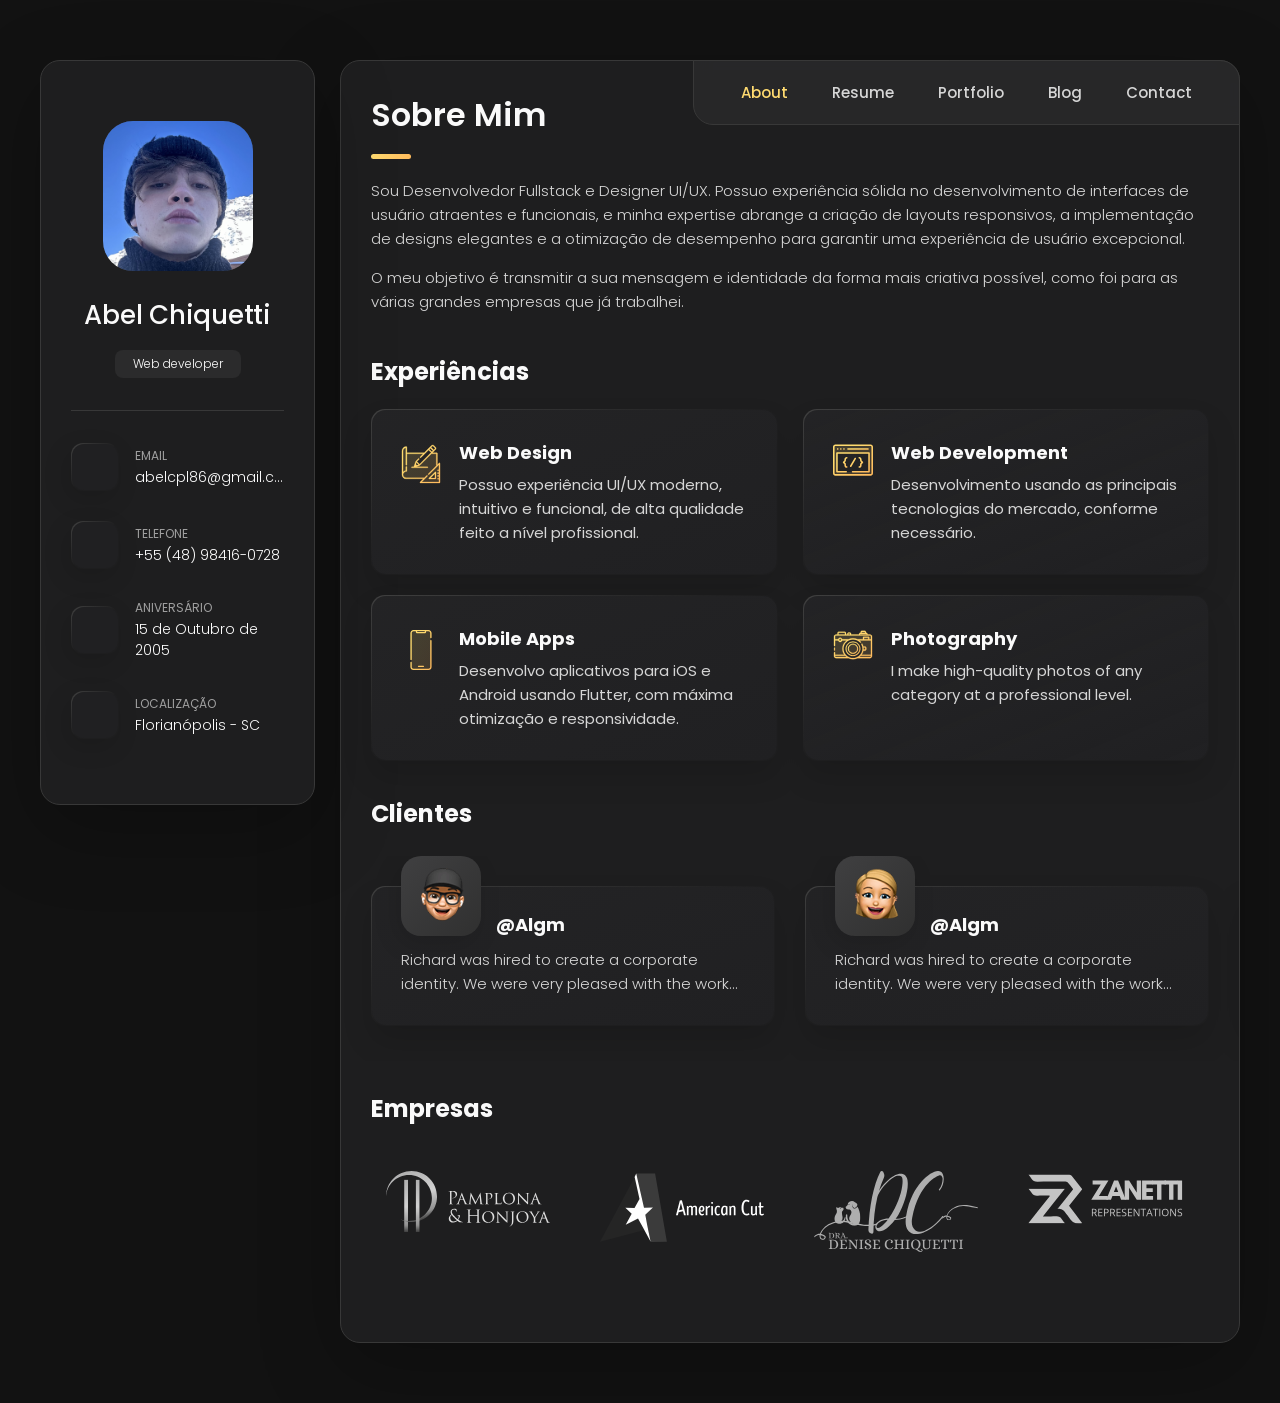
==== commit fcd8bd2c: "Translate" ====
--- a/index.html
+++ b/index.html
@@ -86,7 +86,7 @@
             </div>
 
             <div class="contact-info">
-              <p class="contact-title">Phone</p>
+              <p class="contact-title">Telefone</p>
 
               <a href="tel:+12133522795" class="contact-link">+55 (48) 98416-0728</a>
             </div>
@@ -100,7 +100,7 @@
             </div>
 
             <div class="contact-info">
-              <p class="contact-title">Birthday</p>
+              <p class="contact-title">Aniversário</p>
 
               <time datetime="1982-06-23">15 de Outubro de 2005</time>
             </div>
@@ -114,9 +114,9 @@
             </div>
 
             <div class="contact-info">
-              <p class="contact-title">Location</p>
-
-              <address>Florianópolis - Brasil</address>
+              <p class="contact-title">Localização</p>
+
+              <address>Florianópolis - SC</address>
             </div>
 
           </li>
@@ -128,19 +128,19 @@
         <ul class="social-list">
 
           <li class="social-item">
-            <a href="#" class="social-link">
-              <ion-icon name="logo-facebook"></ion-icon>
+            <a href="https://github.com/abelchiquetti" class="social-link">
+              <ion-icon name="logo-github"></ion-icon>
             </a>
           </li>
 
           <li class="social-item">
-            <a href="#" class="social-link">
-              <ion-icon name="logo-twitter"></ion-icon>
+            <a href="https://www.linkedin.com/in/abel-chiquetti" class="social-link">
+              <ion-icon name="logo-linkedin"></ion-icon>
             </a>
           </li>
 
           <li class="social-item">
-            <a href="#" class="social-link">
+            <a href="https://www.instagram.com/abel_cpl" class="social-link">
               <ion-icon name="logo-instagram"></ion-icon>
             </a>
           </li>
@@ -216,7 +216,7 @@
 
         <section class="service">
 
-          <h3 class="h3 service-title">What i'm doing</h3>
+          <h3 class="h3 service-title">Experiências</h3>
 
           <ul class="service-list">
 
@@ -230,9 +230,7 @@
               <div class="service-content-box">
                 <h4 class="h4 service-item-title">Web design</h4>
 
-                <p class="service-item-text">
-                  The most modern and high-quality design made at a professional level.
-                </p>
+                <p class="service-item-text">Possuo experiência UI/UX moderno, intuitivo e funcional, de alta qualidade feito a nível profissional.</p>
               </div>
 
             </li>
@@ -247,7 +245,7 @@
                 <h4 class="h4 service-item-title">Web development</h4>
 
                 <p class="service-item-text">
-                  High-quality development of sites at the professional level.
+                  Desenvolvimento usando as principais tecnologias do mercado, conforme necessário.
                 </p>
               </div>
 
@@ -263,7 +261,7 @@
                 <h4 class="h4 service-item-title">Mobile apps</h4>
 
                 <p class="service-item-text">
-                  Professional development of applications for iOS and Android.
+                  Desenvolvo aplicativos para iOS e Android usando Flutter, com máxima otimização e responsividade.
                 </p>
               </div>
 
@@ -296,7 +294,7 @@
 
         <section class="testimonials">
 
-          <h3 class="h3 testimonials-title">Testimonials</h3>
+          <h3 class="h3 testimonials-title">Clientes</h3>
 
           <ul class="testimonials-list has-scrollbar">
 
@@ -307,7 +305,7 @@
                   <img src="./assets/images/avatar-1.png" alt="Daniel lewis" width="60" data-testimonials-avatar>
                 </figure>
 
-                <h4 class="h4 testimonials-item-title" data-testimonials-title>Daniel lewis</h4>
+                <h4 class="h4 testimonials-item-title" data-testimonials-title>@algm</h4>
 
                 <div class="testimonials-text" data-testimonials-text>
                   <p>
@@ -329,7 +327,7 @@
                   <img src="./assets/images/avatar-2.png" alt="Jessica miller" width="60" data-testimonials-avatar>
                 </figure>
 
-                <h4 class="h4 testimonials-item-title" data-testimonials-title>Jessica miller</h4>
+                <h4 class="h4 testimonials-item-title" data-testimonials-title>@algm</h4>
 
                 <div class="testimonials-text" data-testimonials-text>
                   <p>
@@ -351,7 +349,7 @@
                   <img src="./assets/images/avatar-3.png" alt="Emily evans" width="60" data-testimonials-avatar>
                 </figure>
 
-                <h4 class="h4 testimonials-item-title" data-testimonials-title>Emily evans</h4>
+                <h4 class="h4 testimonials-item-title" data-testimonials-title>@algm</h4>
 
                 <div class="testimonials-text" data-testimonials-text>
                   <p>
@@ -373,7 +371,7 @@
                   <img src="./assets/images/avatar-4.png" alt="Henry william" width="60" data-testimonials-avatar>
                 </figure>
 
-                <h4 class="h4 testimonials-item-title" data-testimonials-title>Henry william</h4>
+                <h4 class="h4 testimonials-item-title" data-testimonials-title>@algm</h4>
 
                 <div class="testimonials-text" data-testimonials-text>
                   <p>
@@ -444,7 +442,7 @@
 
         <section class="clients">
 
-          <h3 class="h3 clients-title">Clients</h3>
+          <h3 class="h3 clients-title">Empresas</h3>
 
           <ul class="clients-list has-scrollbar">
 
@@ -480,7 +478,7 @@
 
             <li class="clients-item">
               <a href="#">
-                <img src="./assets/images/colorstable.svg" alt="client logo">
+                <img src="./assets/images/drsamarone.svg" alt="client logo">
               </a>
             </li>
 
@@ -1129,10 +1127,15 @@
           <h2 class="h2 article-title">Contact</h2>
         </header>
 
-        <a href="https://wa.me/SeuNumero" class="whatsapp-button" target="_blank">
-          <img src="https://image.shutterstock.com/image-vector/whatsapp-icon-260nw-1857221766.jpg" alt="WhatsApp" class="whatsapp-icon">
-          Fale conosco no WhatsApp
+        <a href="https://wa.me/5548984160728" class="whatsapp-button" target="_blank">
+          <img src="assets/images/whatsapp.png" alt="WhatsApp" class="whatsapp-icon">
+          Fale comigo pelo WhatsApp
       </a>
+
+      <a href="https://wa.me/5548984160728" class="telegram-button" target="_blank">
+        <img src="assets/images/telegram.png" alt="telegram" class="telegram-icon">
+        Fale comigo pelo Telegram
+    </a>
       </article>
 
     </div>
